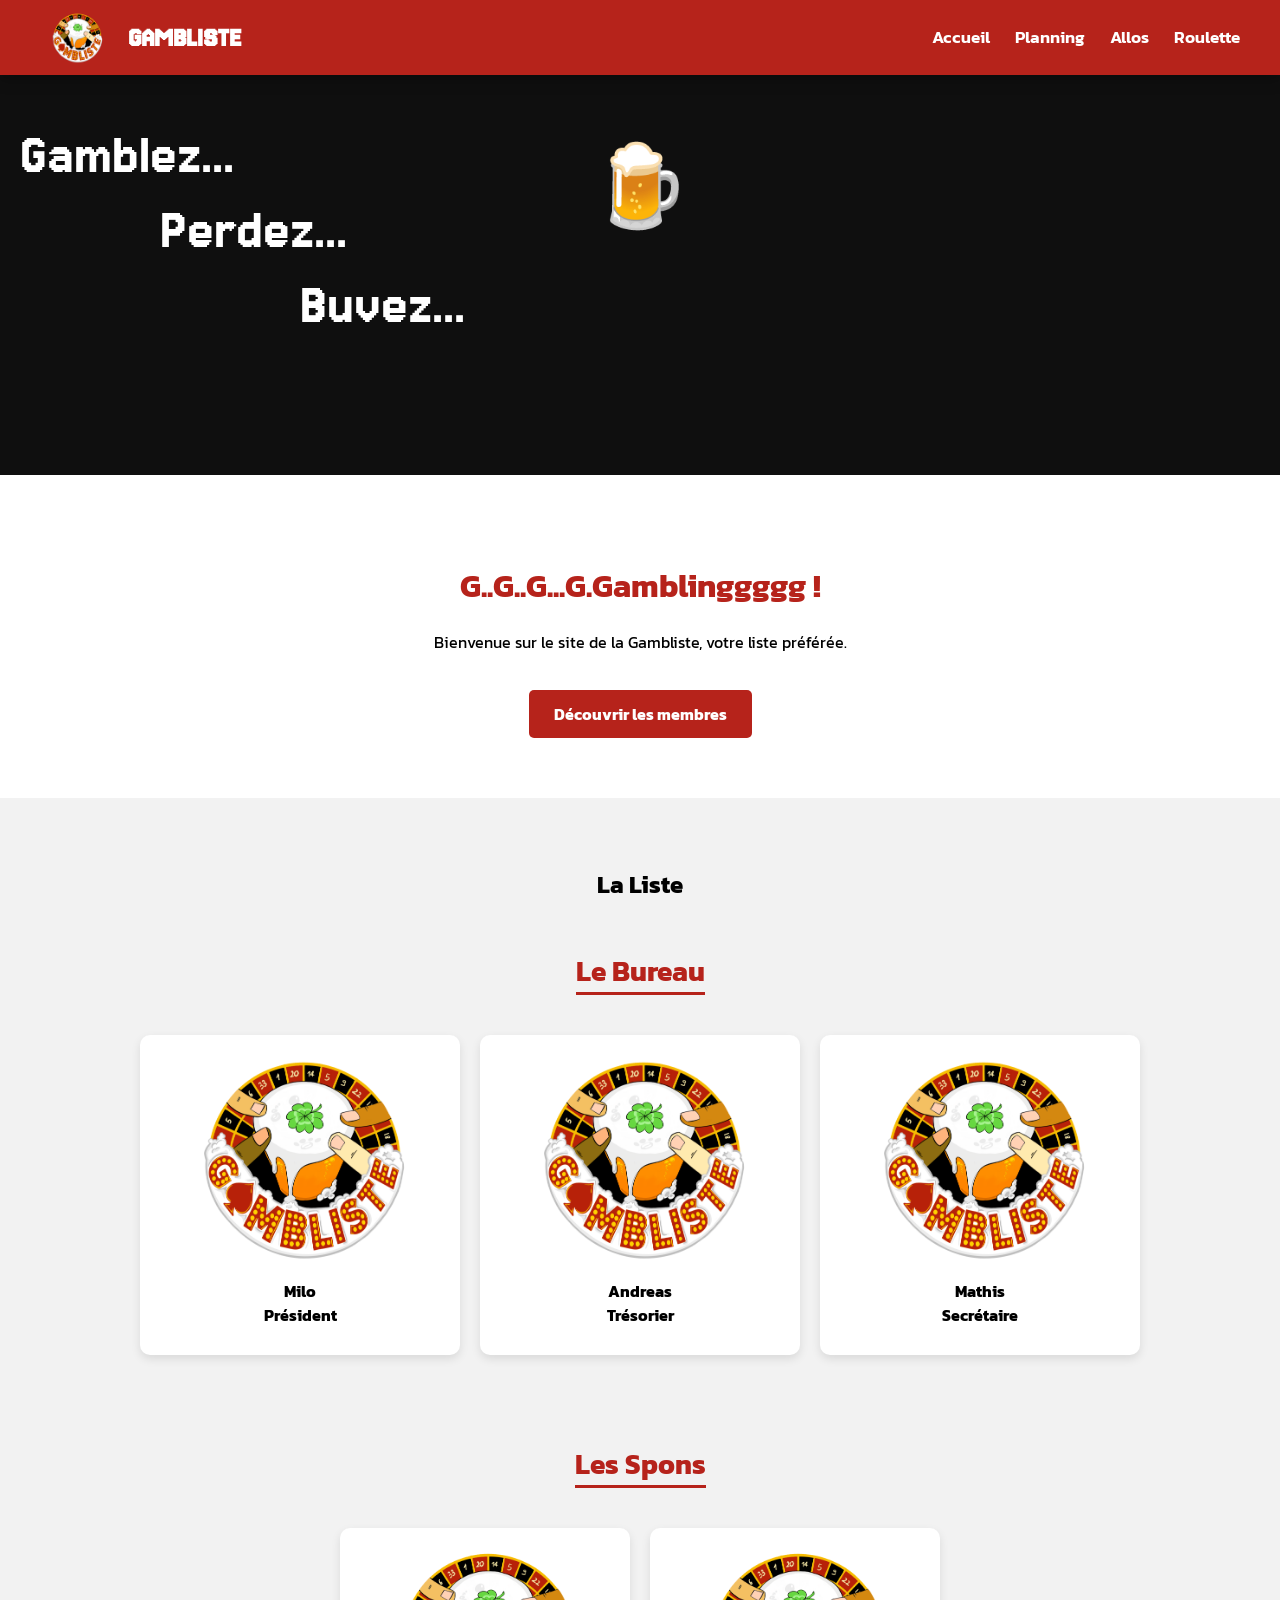
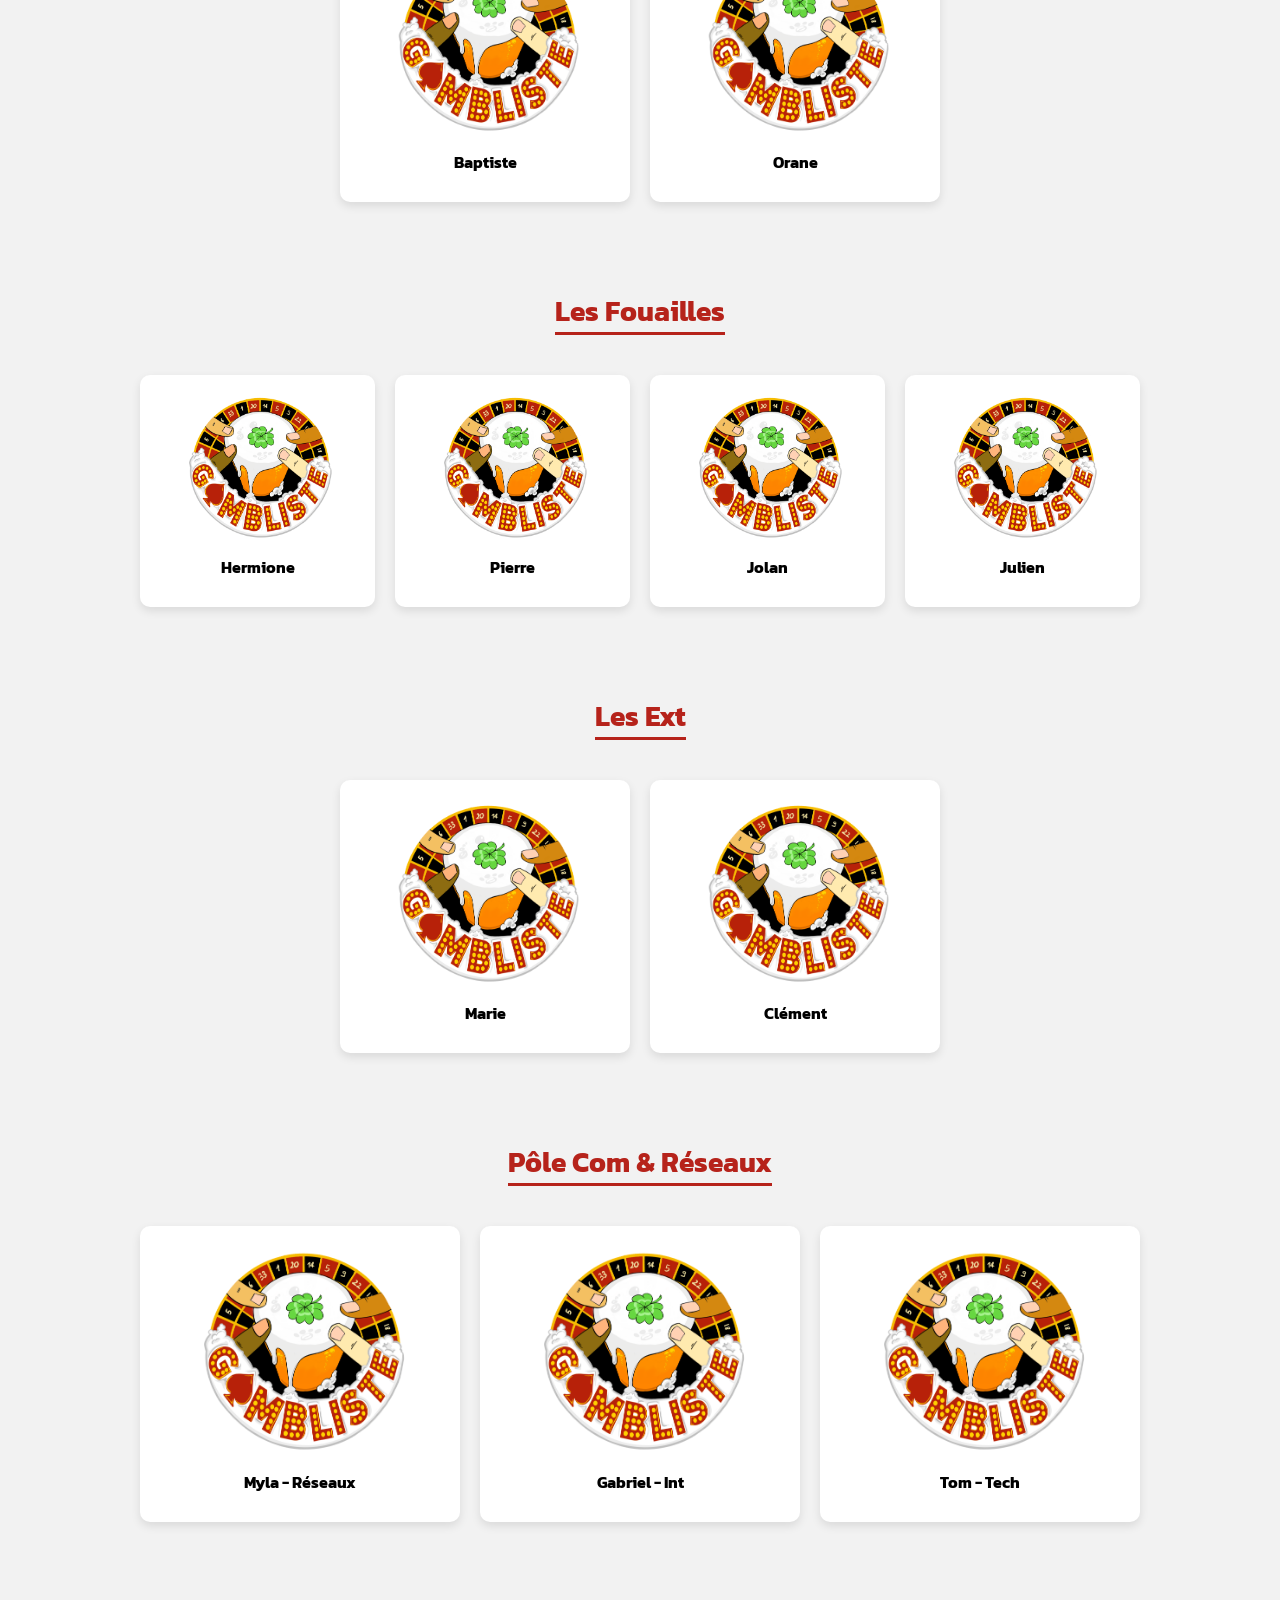
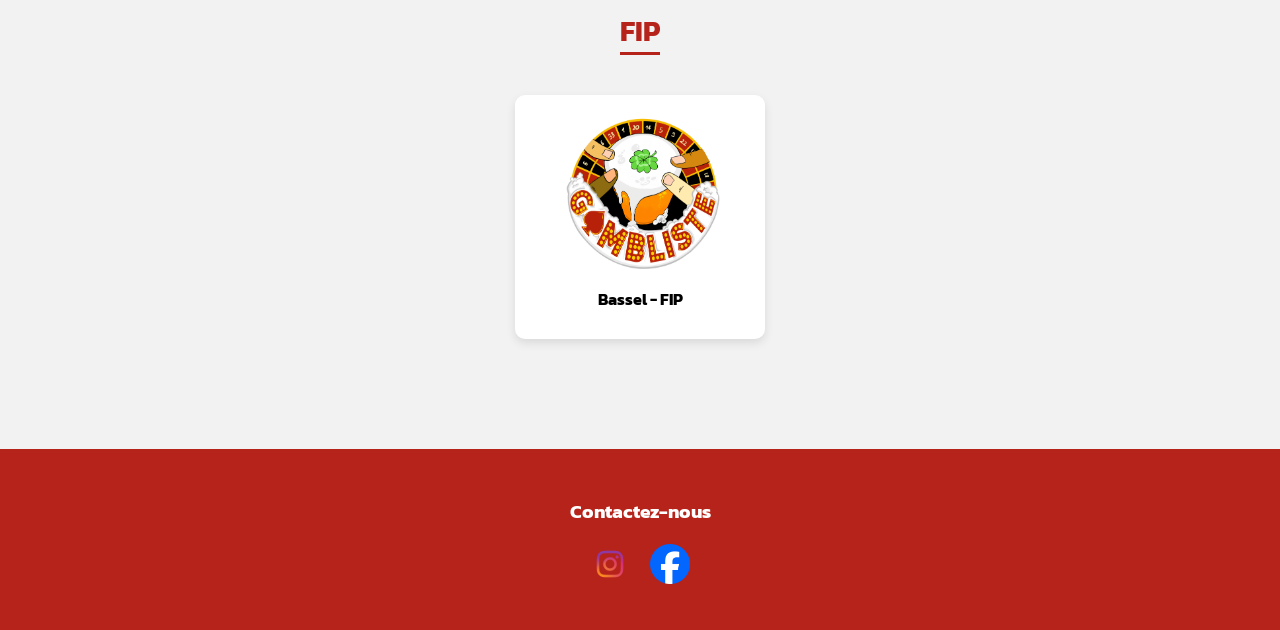
==== index.html @ 33741339 "Add files via upload" ====
<!DOCTYPE html>
<html lang="fr">
<head>
    <link rel="icon" type="image/png" href="images/logo.png">
    <meta charset="UTF-8">
    <meta name="viewport" content="width=device-width, initial-scale=1.0">
    <title>Gambliste - Accueil</title>
    
    <link rel="stylesheet" href="css/index.css">
    <link rel="stylesheet" href="https://cdnjs.cloudflare.com/ajax/libs/font-awesome/6.0.0/css/all.min.css">
    <link rel="icon" type="image/png" href="images/logo.png">
</head>

<body>

<header class="navbar">
    <div class="logo-conteneur">
        <img src="images/logo.png" alt="Logo Gambliste" class="logo-image">
        <h1 class="titre-principal">GAMBLISTE</h1>
    </div>
    <nav class="liens-navbar">
        <a href="index.html">Accueil</a>
        <a href="planning.html">Planning</a>
        <a href="allos.html">Allos</a>
        <a href="roulette.html">Roulette</a>
    </nav>
</header>

<main>
    <section class="zone-hero">
        <div class="bouton-biere" id="declencheurBiere" title="Clique pour servir !">🍺</div> 

        <div class="slogan-escalier">
            <span>Gamblez...</span>
            <span class="marche-2">Perdez...</span>
            <span class="marche-3">Buvez...</span>
        </div>
        <div class="liquide-biere" id="niveauBiere"></div>
    </section>

    <section class="texte-presentation">
        <h2 class="accent-rouge">G..G..G...G.Gamblinggggg !</h2>
        <p>Bienvenue sur le site de la Gambliste, votre liste préférée.</p>
        <a href="#membres-ancre" class="bouton-action">Découvrir les membres</a>
    </section>

    <section class="section-membres" id="membres-ancre">
        <h2 class="titre-section">La Liste</h2>

        <div class="sous-section">
            <h3 class="sous-titre-pole">Le Bureau</h3>
            <div class="grille-membres grille-3">
                <div class="carte-membre"><img src="images/logo.png" alt="Milo"><p><b>Milo</b><br>Président</p></div>
                <div class="carte-membre"><img src="images/logo.png" alt="Andreas"><p><b>Andreas</b><br>Trésorier</p></div>
                <div class="carte-membre"><img src="images/logo.png" alt="Mathis"><p><b>Mathis</b><br>Secrétaire</p></div>
            </div>
        </div>

        <div class="sous-section">
            <h3 class="sous-titre-pole">Les Spons</h3>
            <div class="grille-membres grille-2">
                <div class="carte-membre"><img src="images/logo.png" alt="Baptiste"><p>Baptiste</p></div>
                <div class="carte-membre"><img src="images/logo.png" alt="Orane"><p>Orane</p></div>
            </div>
        </div>

        <div class="sous-section">
            <h3 class="sous-titre-pole">Les Fouailles</h3>
            <div class="grille-membres grille-4">
                <div class="carte-membre"><img src="images/logo.png" alt="Hermione"><p>Hermione</p></div>
                <div class="carte-membre"><img src="images/logo.png" alt="Pierre"><p>Pierre</p></div>
                <div class="carte-membre"><img src="images/logo.png" alt="Jolan"><p>Jolan</p></div>
                <div class="carte-membre"><img src="images/logo.png" alt="Julien"><p>Julien</p></div>
            </div>
        </div>

        <div class="sous-section">
            <h3 class="sous-titre-pole">Les Ext</h3>
            <div class="grille-membres grille-2">
                <div class="carte-membre"><img src="images/logo.png" alt="Marie"><p>Marie</p></div>
                <div class="carte-membre"><img src="images/logo.png" alt="Clément"><p>Clément</p></div>
            </div>
        </div>

        <div class="sous-section">
            <h3 class="sous-titre-pole">Pôle Com & Réseaux</h3>
            <div class="grille-membres grille-3">
                <div class="carte-membre"><img src="images/logo.png" alt="Myla"><p>Myla - Réseaux</p></div>
                <div class="carte-membre"><img src="images/logo.png" alt="Gabriel"><p>Gabriel - Int</p></div>
                <div class="carte-membre"><img src="images/logo.png" alt="Tom"><p>Tom - Tech</p></div>
            </div>
        </div>

        <div class="sous-section">
            <h3 class="sous-titre-pole">FIP</h3>
            <div class="grille-membres grille-1">
                <div class="carte-membre"><img src="images/logo.png" alt="Bassel"><p>Bassel - FIP</p></div>
            </div>
        </div>
    </section>
</main>

<footer class="pied-de-page">
    <h3>Contactez-nous</h3>
    <div class="conteneur-sociaux">
        <a href="https://www.instagram.com/la_gambliste" target="_blank" aria-label="Instagram">
            <img src="images/logo_insta.png" alt="Instagram" class="icone-sociale">
        </a>
        <a href="https://www.facebook.com/groups/1248265633213505/user/61583542214371/" target="_blank" aria-label="Facebook">
            <img src="images/logo_facebook.png" alt="Facebook" class="icone-sociale">
        </a>
    </div>
</footer>

<script>
    document.addEventListener('DOMContentLoaded', function() {
        const declencheur = document.getElementById('declencheurBiere');
        const remplissage = document.getElementById('niveauBiere');

        if (declencheur && remplissage) {
            declencheur.addEventListener('click', function() {
                if (!remplissage.classList.contains('en-train-de-remplir')) {
                    remplissage.classList.add('en-train-de-remplir');
                    declencheur.classList.add('versage-en-cours');
                    setTimeout(() => { 
                        declencheur.style.opacity = '0';
                        setTimeout(() => { declencheur.style.display = 'none'; }, 500);
                    }, 3000); 
                }
            });
        }
    });
</script>
<script src="js/global.js"></script>

</body>
</html>
---- css/index.css ----
@import url('https://fonts.googleapis.com/css2?family=Jersey+15&display=swap');
@import url('https://fonts.googleapis.com/css2?family=Kanit:wght@400;600&display=swap');
/* --- BASES --- */
body {
    margin: 0;
    font-family: 'Kanit', sans-serif;
    background: #ffffff;
    color: #000;
    scroll-behavior: smooth; 
    padding-top: 75px; 
    overflow-x: hidden;
    width: 100%;
}

/* --- NAVBAR --- */
.navbar {
    position: fixed;
    top: 0;
    left: 0;
    width: 100%;
    height: 75px;
    background-color: #b6231b;
    display: flex;
    justify-content: space-between;
    align-items: center;
    padding: 0 40px;
    z-index: 2000;
    box-sizing: border-box;
    box-shadow: 0 2px 15px rgba(0,0,0,0.4);
}

.logo-conteneur {
    display: flex;
    align-items: center;
    gap: 15px;
}

.logo-image {
    height: 55px; 
    width: auto;
    border-radius: 50%;
}

.titre-principal {
    font-family: 'Jersey 15', cursive;
    font-size: 30px;
    color: white;
    margin: 0;
    text-transform: uppercase;
}

.liens-navbar {
    display: flex;
    gap: 25px;
}

.liens-navbar a {
    color: white;
    text-decoration: none;
    font-weight: 600;
    font-size: 17px;
    transition: 0.3s;
    border-bottom: 2px solid transparent;
}

.liens-navbar a:hover {
    color: #ffd700; 
    border-bottom: 2px solid #ffd700;
}

/* --- ZONE HERO (BIERE) --- */
.zone-hero {
    background: #0f0f0f;
    height: 400px;
    position: relative; 
    overflow: hidden; 
    display: flex;
}

.slogan-escalier {
    color: white;
    font-size: 60px;
    font-family: 'Jersey 15';
    z-index: 2;
    padding: 50px 20px;
}

.marche-2 { padding-left: 140px !important; display: block; margin-top: 15px; }
.marche-3 { padding-left: 280px !important; display: block; margin-top: 15px; }

.bouton-biere {
    position: absolute;
    top: 50px;
    left: 50%;
    transform: translateX(-50%);
    font-size: 80px;
    cursor: pointer;
    z-index: 10;
    transition: all 3s ease-in-out;
}

.bouton-biere.versage-en-cours {
    transform: translateX(-50%) rotate(180deg); 
    opacity: 0;
}

.liquide-biere {
    position: absolute;
    bottom: 0;
    left: 0;
    width: 100%;
    height: 0; 
    background: repeating-linear-gradient(45deg, #FFD700, #FFA500 5px, #FFC400 5px, #FFA500 10px);
    transition: height 30s ease-out; 
    z-index: 1;
}

.liquide-biere.en-train-de-remplir {
    height: 100%; 
}

/* --- GRILLE MEMBRES --- */
.texte-presentation {
    text-align: center;
    padding: 60px 20px;
}

.accent-rouge {
    font-size: 32px;
    color: #b6231b;
    font-weight: bold;
    display: block;
    margin-bottom: 20px;
}

.bouton-action {
    display: inline-block;
    background: #b6231b;
    color: white;
    padding: 12px 25px;
    text-decoration: none;
    border-radius: 5px;
    font-weight: bold;
    margin-top: 20px;
}

.section-membres {
    background: #f2f2f2;
    padding: 50px 20px;
    text-align: center;
}

.sous-titre-pole {
    font-size: 28px;
    color: #b6231b;
    border-bottom: 3px solid #b6231b;
    display: inline-block;
    margin-bottom: 40px;
}

.grille-membres {
    display: grid;
    gap: 20px;
    max-width: 1000px;
    margin: 0 auto 60px;
    justify-items: center;
}

.grille-4 { grid-template-columns: repeat(4, 1fr); }
.grille-3 { grid-template-columns: repeat(3, 1fr); }
.grille-2 { grid-template-columns: repeat(2, 1fr); max-width: 600px; }
.grille-1 { grid-template-columns: 1fr; max-width: 250px; }

.carte-membre {
    background: white;
    padding: 12px;
    border-radius: 10px;
    box-shadow: 0 4px 10px rgba(0,0,0,0.1);
    width: 100%;
    box-sizing: border-box;
    transition: transform 0.3s;
}

.carte-membre:hover { transform: translateY(-5px); }

.carte-membre img {
    width: 100%;
    border-radius: 5px;
    display: block;
}

.carte-membre p { font-weight: bold; margin-top: 10px; }

/* --- FOOTER --- */
.pied-de-page {
    background: #b6231b;
    color: white;
    text-align: center;
    padding: 30px;
}

.conteneur-sociaux {
    display: flex;
    justify-content: center;
    gap: 20px;
    margin-bottom: 10px;
}

.icone-sociale { 
    width: 40px; /* Réduit pour être plus propre */
    height: 40px; 
    object-fit: contain; 
    transition: transform 0.2s;
}

.icone-sociale:hover { transform: scale(1.2); }

/* --- ANIMATIONS GLOBALES (JETONS & CURSEUR) --- */
.jeton-poker-global { 
    position: fixed; 
    z-index: 9995; 
    pointer-events: none; 
    border-radius: 50%;
    object-fit: cover;
    box-shadow: 0 2px 5px rgba(0,0,0,0.3);
    will-change: transform; 
}

@keyframes animationChuteGlobale {
    0% { transform: translateY(0) rotate(0deg); opacity: 0.9; }
    100% { transform: translateY(110vh) rotate(720deg); opacity: 0; }
}

.carte-souris-globale { 
    position: fixed; 
    pointer-events: none; 
    z-index: 9998; 
    font-size: 24px;
    color: #b6231b; 
    text-shadow: 1px 1px 2px rgba(0,0,0,0.2);
    will-change: transform, opacity;
    animation: flottementCarteGlobal 0.8s ease-out forwards;
}

@keyframes flottementCarteGlobal {
    0% { transform: translate(-50%, -50%) rotate(0deg); opacity: 1; }
    100% { transform: translate(var(--depX), var(--depY)) rotate(var(--rotFin)); opacity: 0; }
}

/* --- RESPONSIVE --- */
@media (max-width: 850px) {
    .grille-4, .grille-3 { grid-template-columns: repeat(2, 1fr); }
    .navbar { padding: 0 20px; }
}

@media (max-width: 600px) {
    .navbar {
        height: auto;
        flex-direction: column;
        padding: 10px;
    }
    .liens-navbar {
        gap: 15px;
        margin-top: 10px;
    }
    .liens-navbar a { font-size: 14px; }
    body { padding-top: 110px; } 

    .slogan-escalier { font-size: 35px; }
    .marche-2 { padding-left: 50px !important; }
    .marche-3 { padding-left: 100px !important; }
    
    .grille-membres { 
        grid-template-columns: 1fr !important; 
        max-width: 90%; 
    }
    .icone-sociale { width: 50px; height: 50px; }
}
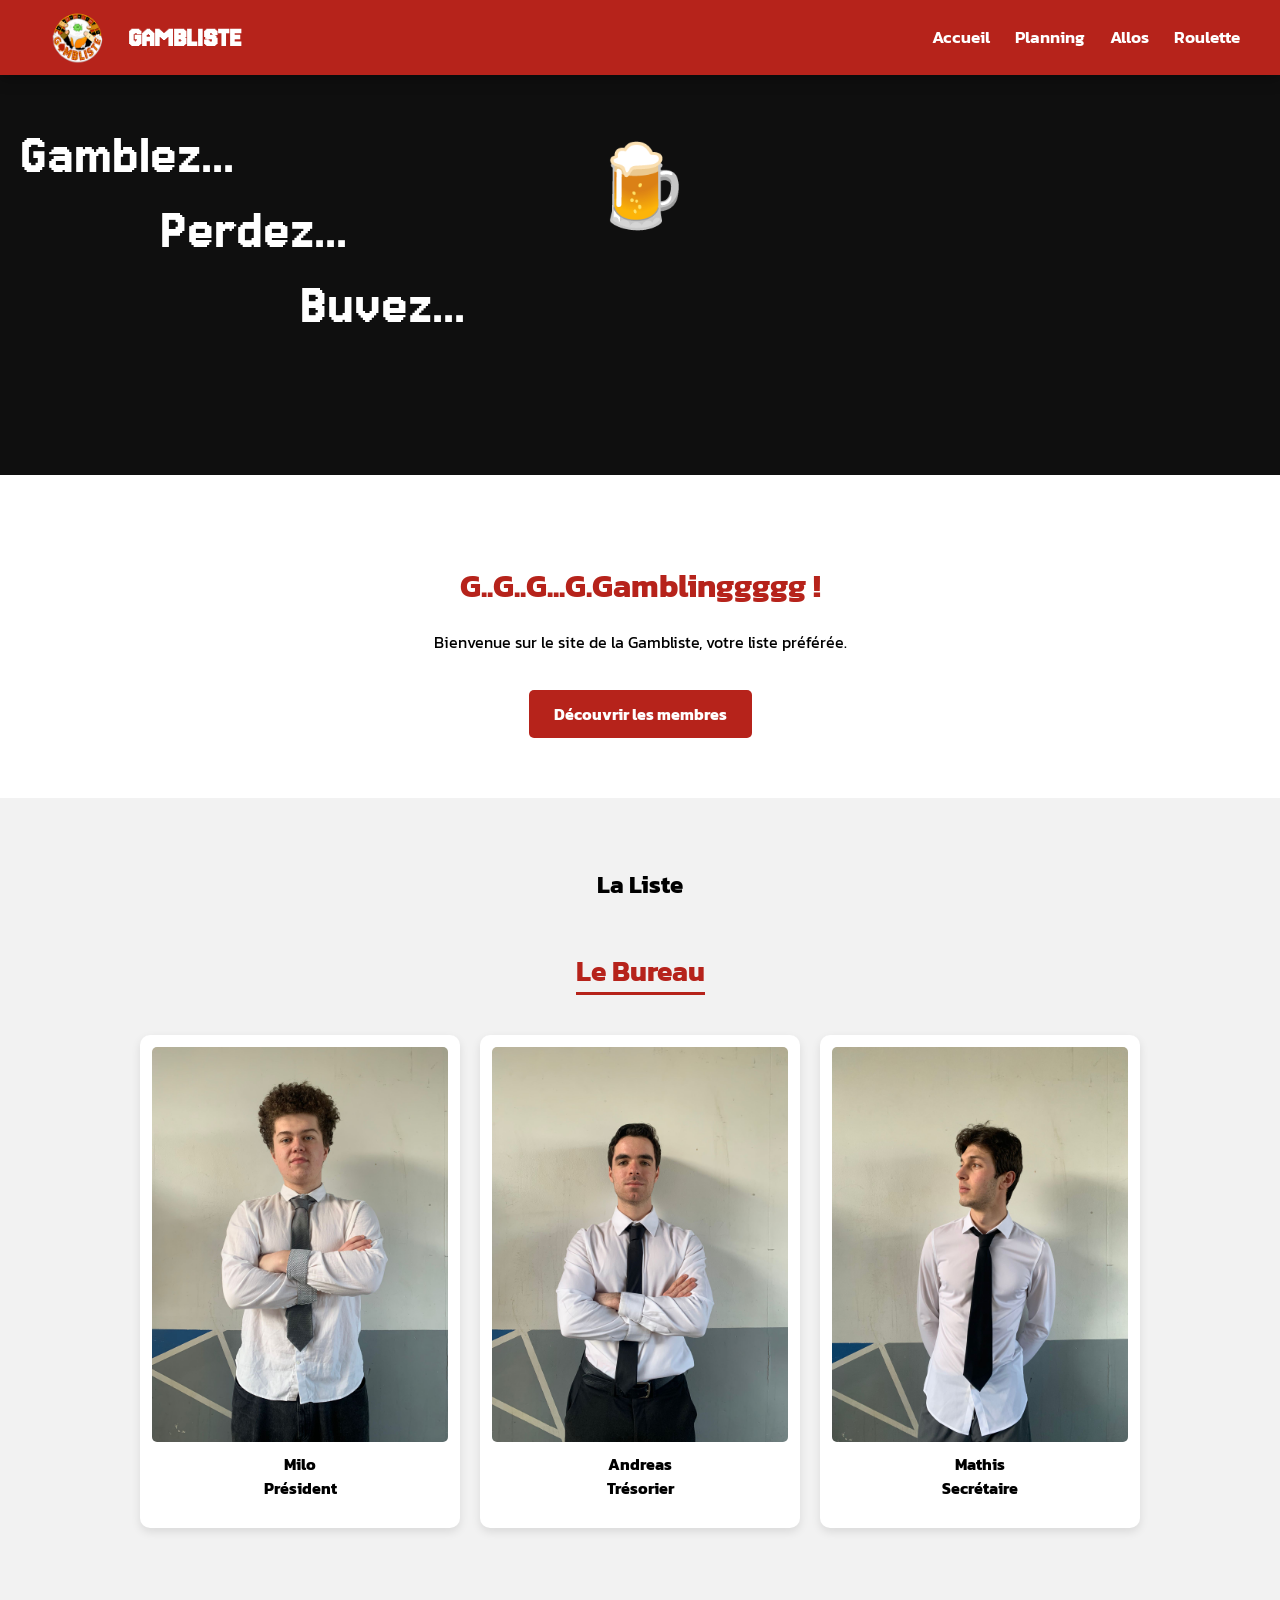
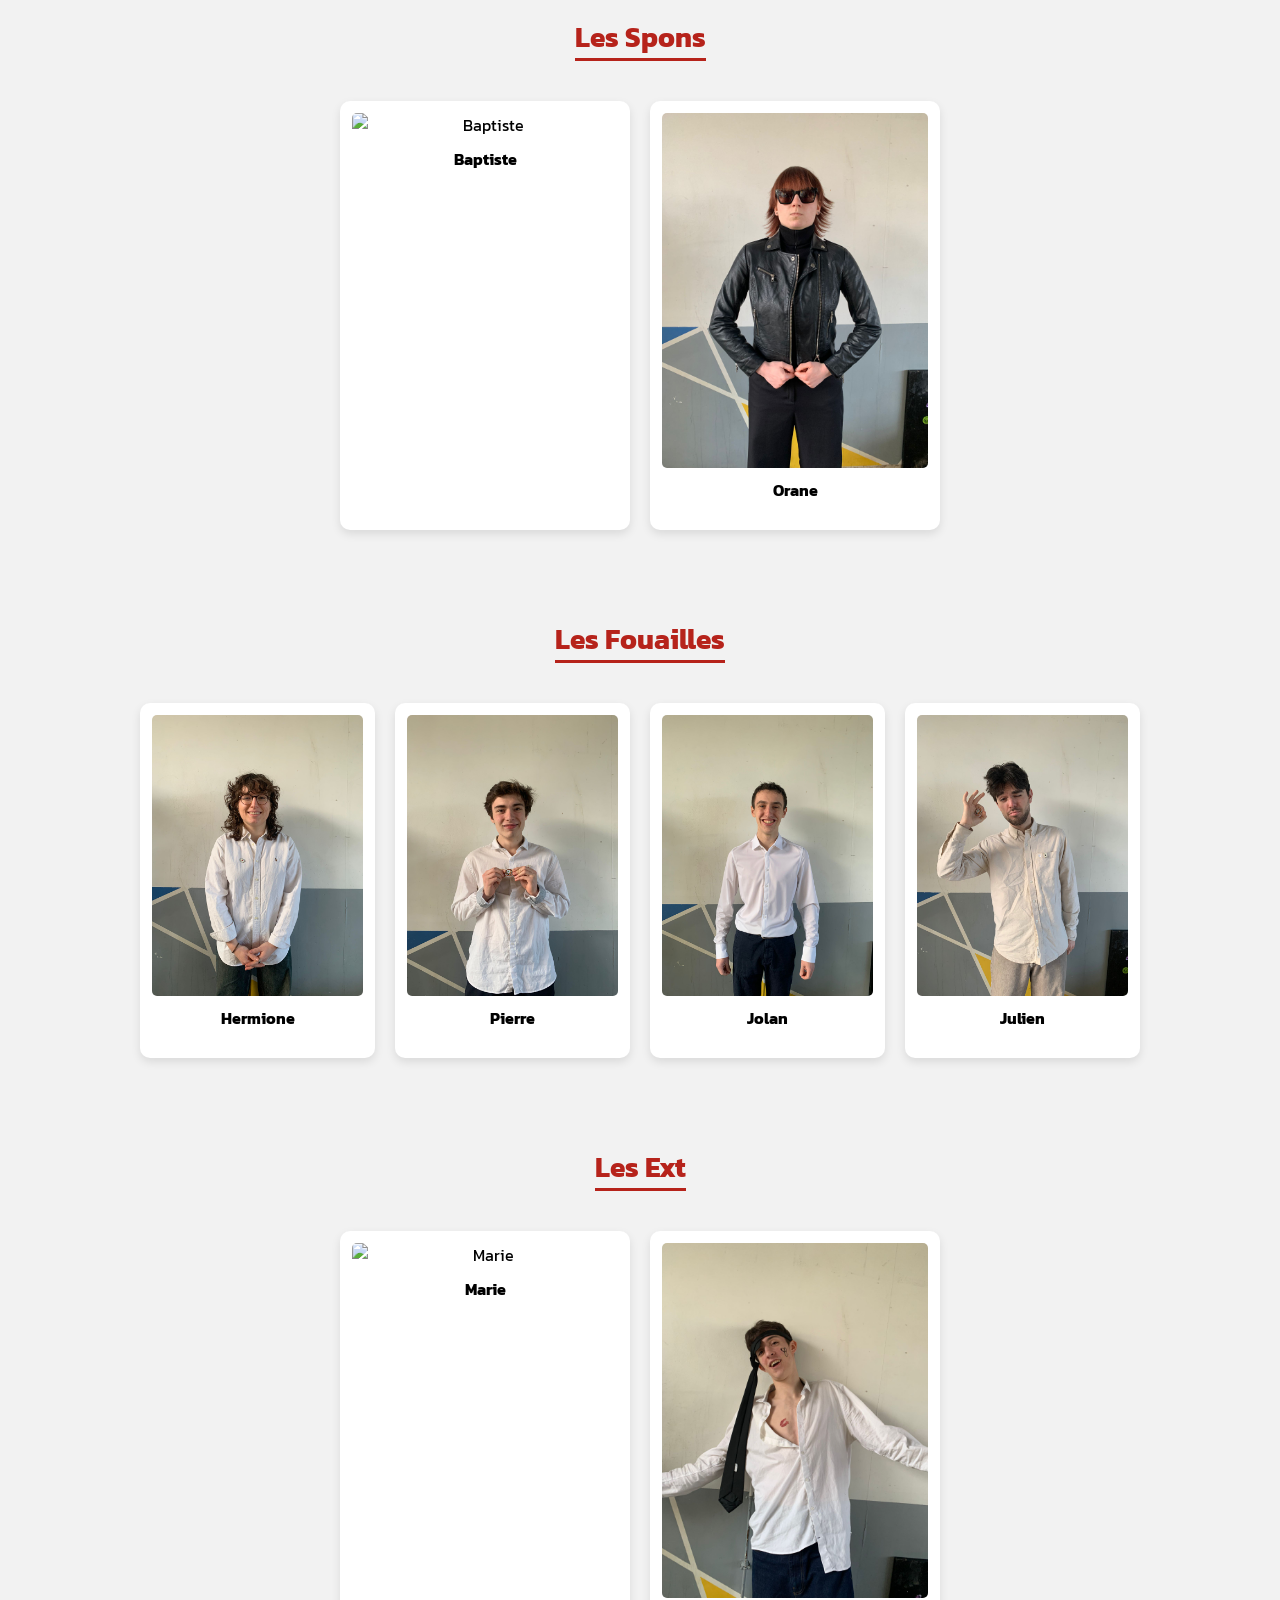
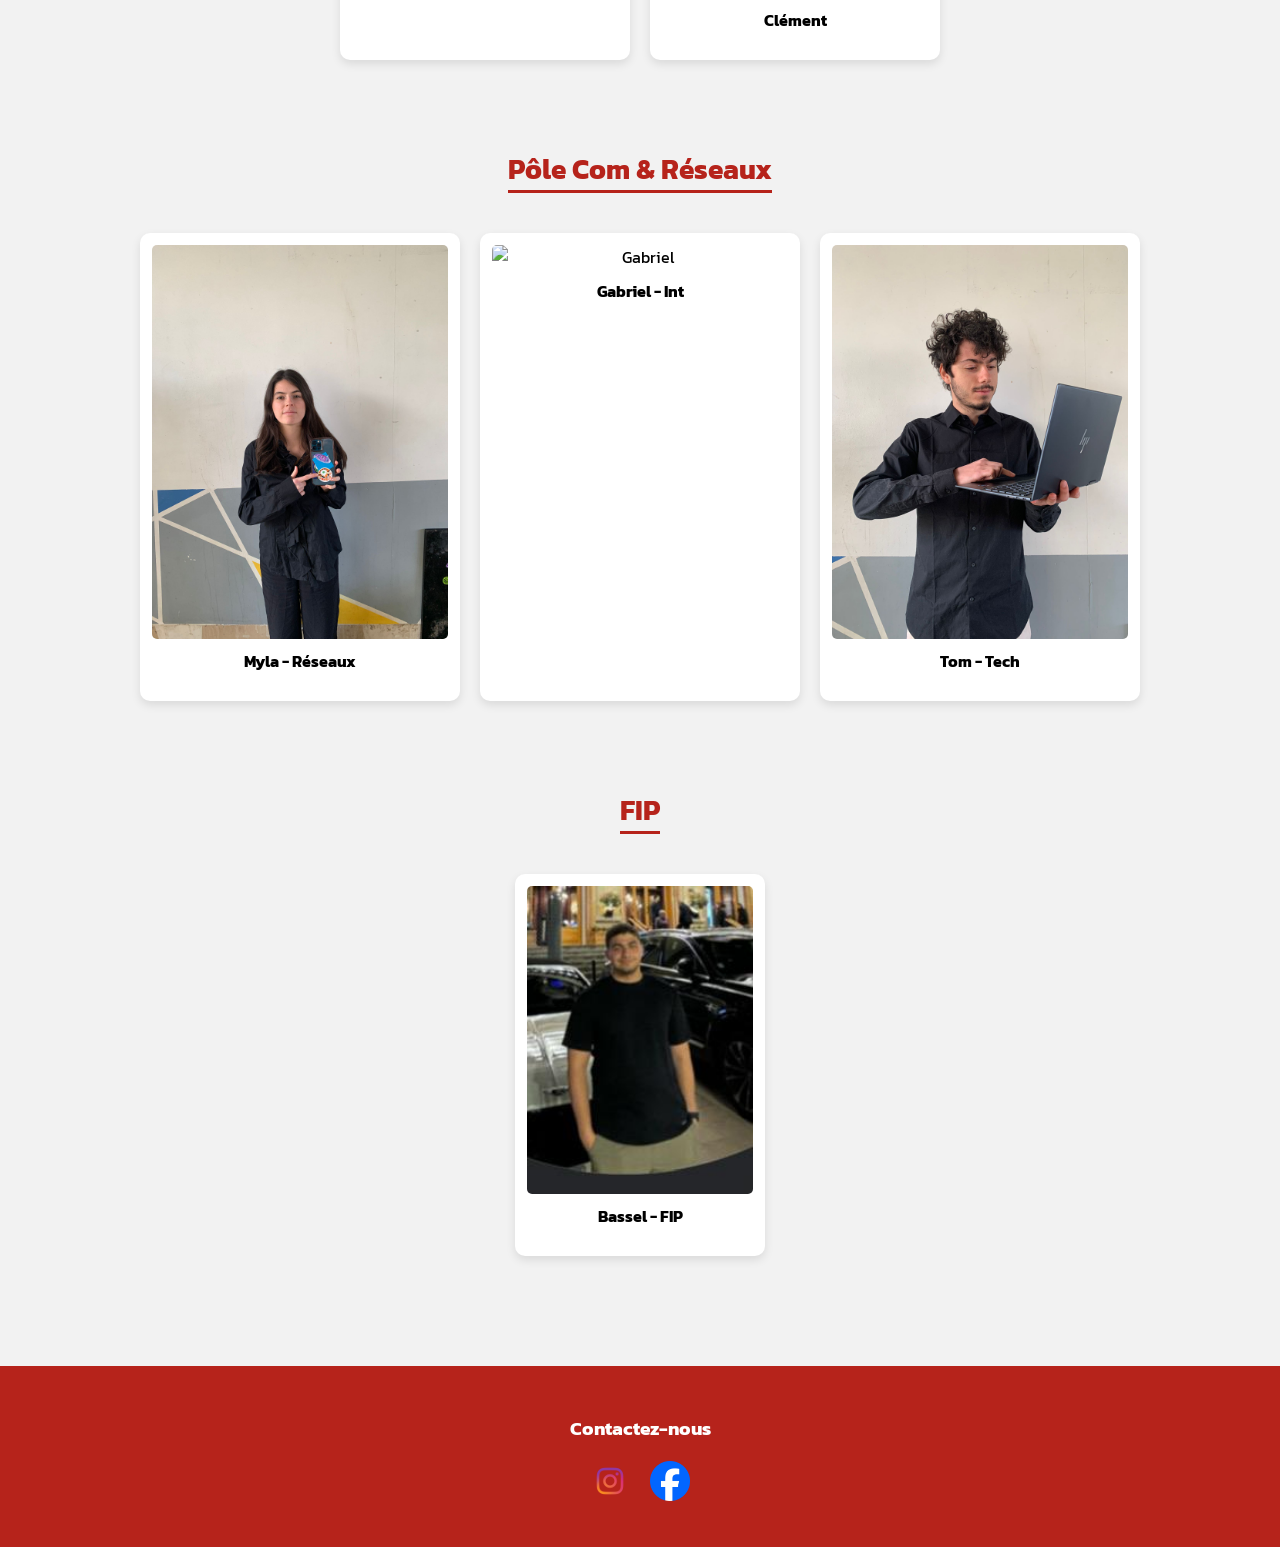
==== commit c10d082c: "Update index.html" ====
--- a/index.html
+++ b/index.html
@@ -50,51 +50,51 @@
         <div class="sous-section">
             <h3 class="sous-titre-pole">Le Bureau</h3>
             <div class="grille-membres grille-3">
-                <div class="carte-membre"><img src="images/logo.png" alt="Milo"><p><b>Milo</b><br>Président</p></div>
-                <div class="carte-membre"><img src="images/logo.png" alt="Andreas"><p><b>Andreas</b><br>Trésorier</p></div>
-                <div class="carte-membre"><img src="images/logo.png" alt="Mathis"><p><b>Mathis</b><br>Secrétaire</p></div>
+                <div class="carte-membre"><img src="images/milo.jpg" alt="Milo"><p><b>Milo</b><br>Président</p></div>
+                <div class="carte-membre"><img src="images/andreas.jpg" alt="Andreas"><p><b>Andreas</b><br>Trésorier</p></div>
+                <div class="carte-membre"><img src="images/mathis.jpg" alt="Mathis"><p><b>Mathis</b><br>Secrétaire</p></div>
             </div>
         </div>
 
         <div class="sous-section">
             <h3 class="sous-titre-pole">Les Spons</h3>
             <div class="grille-membres grille-2">
-                <div class="carte-membre"><img src="images/logo.png" alt="Baptiste"><p>Baptiste</p></div>
-                <div class="carte-membre"><img src="images/logo.png" alt="Orane"><p>Orane</p></div>
+                <div class="carte-membre"><img src="images/baptiste.jpg" alt="Baptiste"><p>Baptiste</p></div>
+                <div class="carte-membre"><img src="images/orane.jpg" alt="Orane"><p>Orane</p></div>
             </div>
         </div>
 
         <div class="sous-section">
             <h3 class="sous-titre-pole">Les Fouailles</h3>
             <div class="grille-membres grille-4">
-                <div class="carte-membre"><img src="images/logo.png" alt="Hermione"><p>Hermione</p></div>
-                <div class="carte-membre"><img src="images/logo.png" alt="Pierre"><p>Pierre</p></div>
-                <div class="carte-membre"><img src="images/logo.png" alt="Jolan"><p>Jolan</p></div>
-                <div class="carte-membre"><img src="images/logo.png" alt="Julien"><p>Julien</p></div>
+                <div class="carte-membre"><img src="images/hermione.jpg" alt="Hermione"><p>Hermione</p></div>
+                <div class="carte-membre"><img src="images/pierre.jpg" alt="Pierre"><p>Pierre</p></div>
+                <div class="carte-membre"><img src="images/jolan.jpg" alt="Jolan"><p>Jolan</p></div>
+                <div class="carte-membre"><img src="images/julien.jpg" alt="Julien"><p>Julien</p></div>
             </div>
         </div>
 
         <div class="sous-section">
             <h3 class="sous-titre-pole">Les Ext</h3>
             <div class="grille-membres grille-2">
-                <div class="carte-membre"><img src="images/logo.png" alt="Marie"><p>Marie</p></div>
-                <div class="carte-membre"><img src="images/logo.png" alt="Clément"><p>Clément</p></div>
+                <div class="carte-membre"><img src="images/marie.jpg" alt="Marie"><p>Marie</p></div>
+                <div class="carte-membre"><img src="images/clement.jpg" alt="Clément"><p>Clément</p></div>
             </div>
         </div>
 
         <div class="sous-section">
             <h3 class="sous-titre-pole">Pôle Com & Réseaux</h3>
             <div class="grille-membres grille-3">
-                <div class="carte-membre"><img src="images/logo.png" alt="Myla"><p>Myla - Réseaux</p></div>
-                <div class="carte-membre"><img src="images/logo.png" alt="Gabriel"><p>Gabriel - Int</p></div>
-                <div class="carte-membre"><img src="images/logo.png" alt="Tom"><p>Tom - Tech</p></div>
+                <div class="carte-membre"><img src="images/myla.jpg" alt="Myla"><p>Myla - Réseaux</p></div>
+                <div class="carte-membre"><img src="images/gabriel.jpg" alt="Gabriel"><p>Gabriel - Int</p></div>
+                <div class="carte-membre"><img src="images/tom.jpg" alt="Tom"><p>Tom - Tech</p></div>
             </div>
         </div>
 
         <div class="sous-section">
             <h3 class="sous-titre-pole">FIP</h3>
             <div class="grille-membres grille-1">
-                <div class="carte-membre"><img src="images/logo.png" alt="Bassel"><p>Bassel - FIP</p></div>
+                <div class="carte-membre"><img src="images/bassel.jpg" alt="Bassel"><p>Bassel - FIP</p></div>
             </div>
         </div>
     </section>
@@ -134,4 +134,5 @@
 <script src="js/global.js"></script>
 
 </body>
-</html>+
+</html>
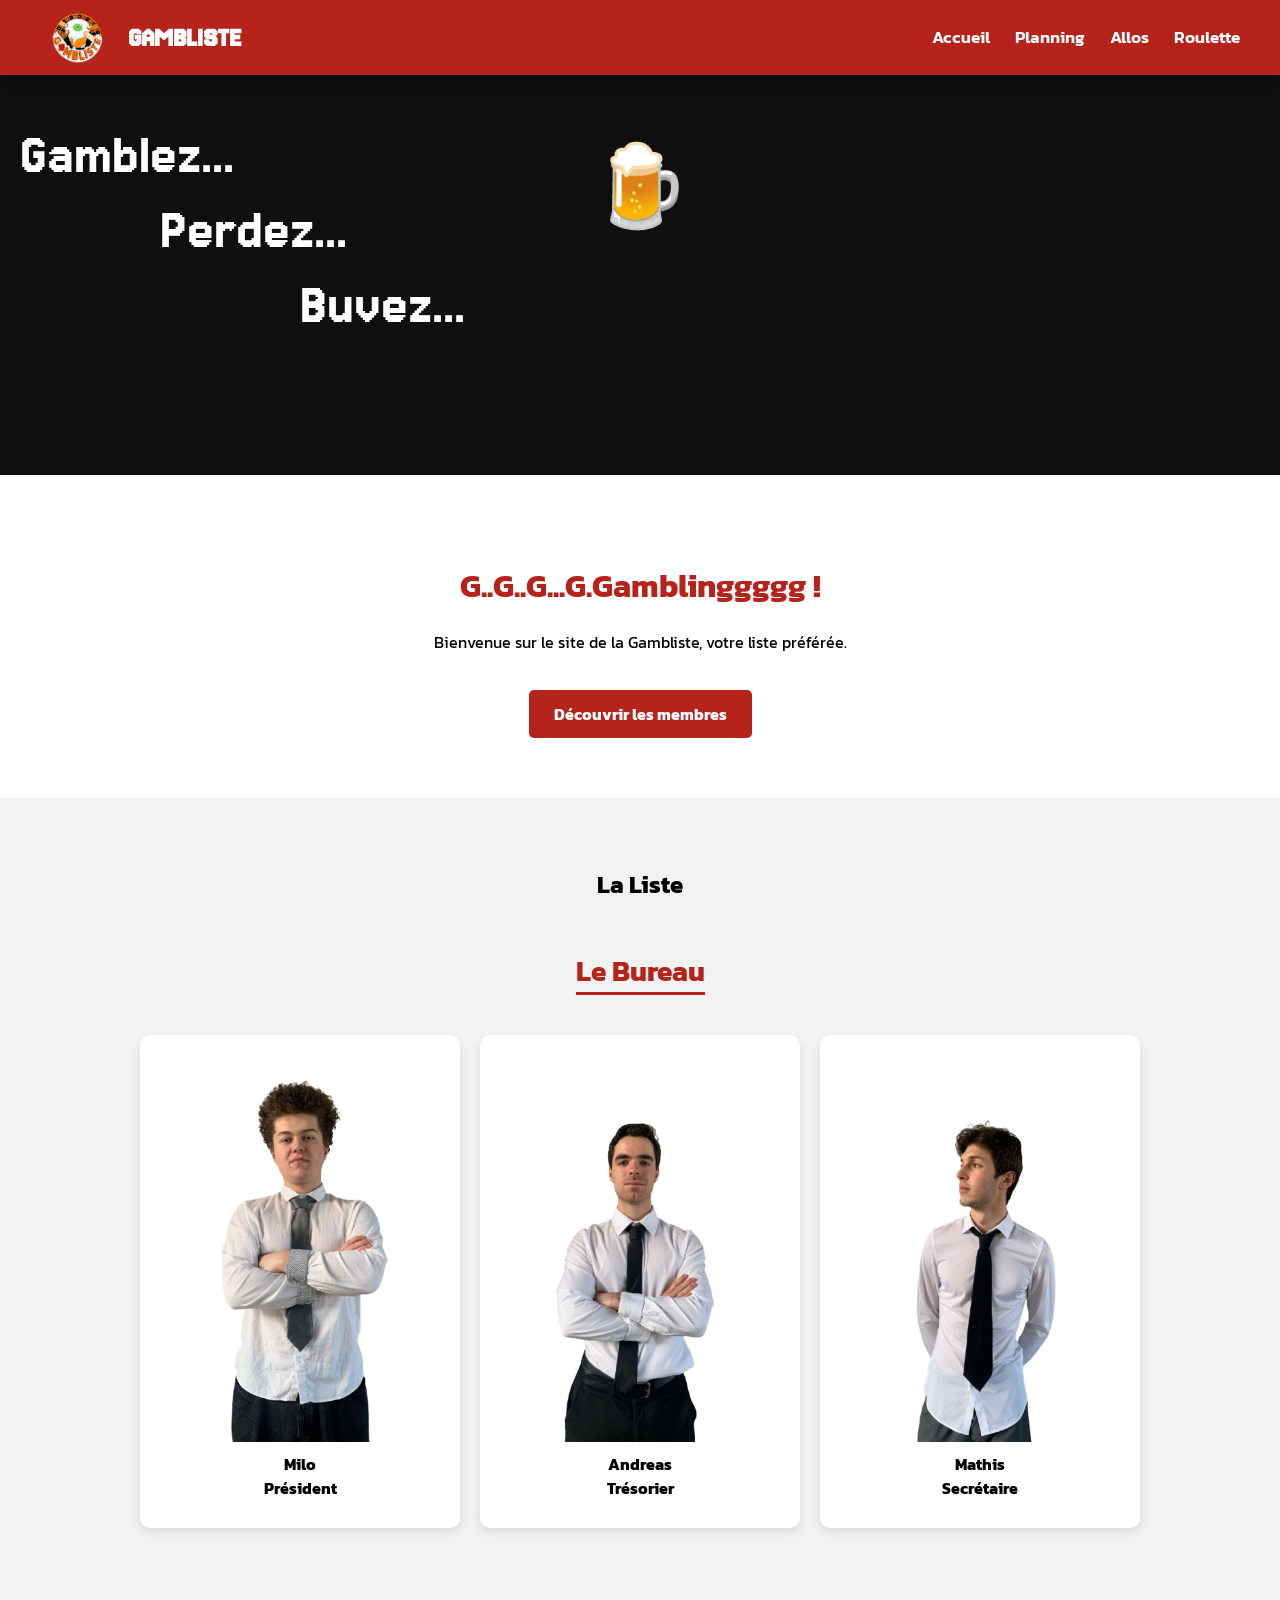
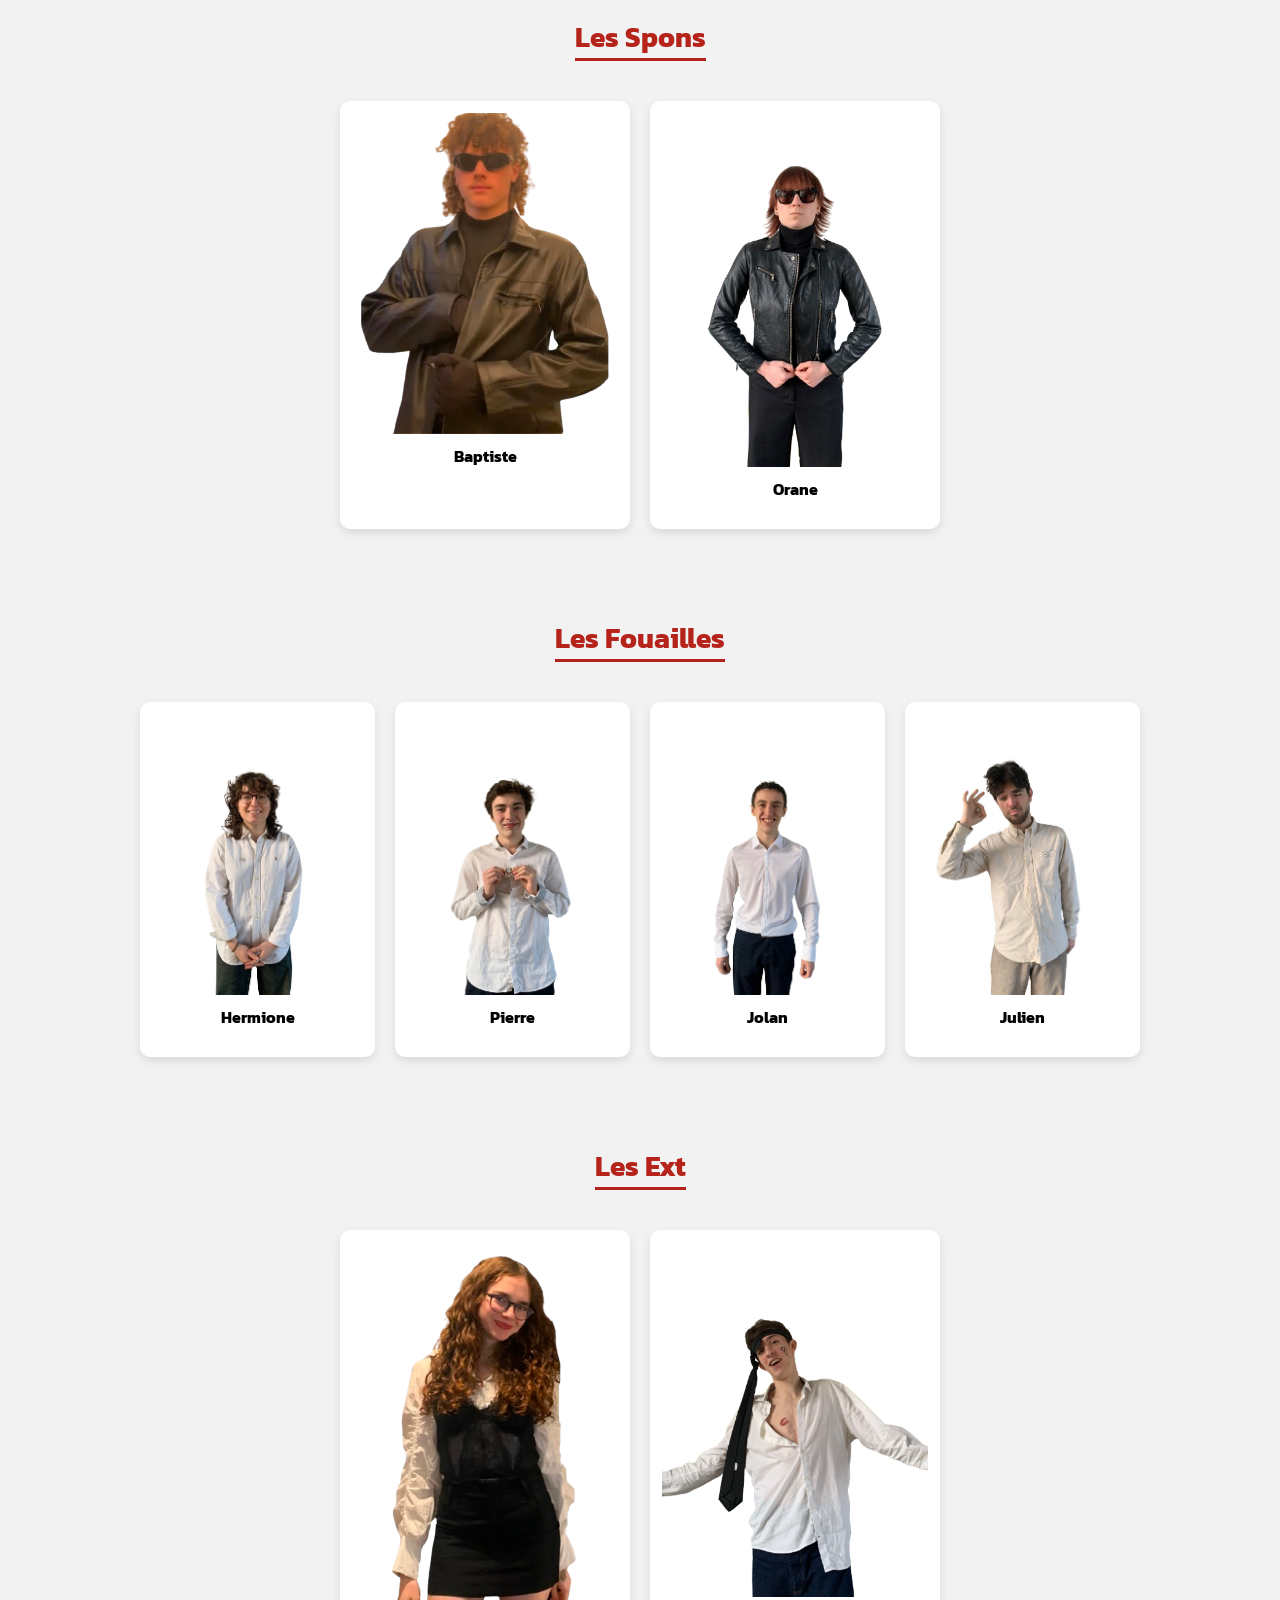
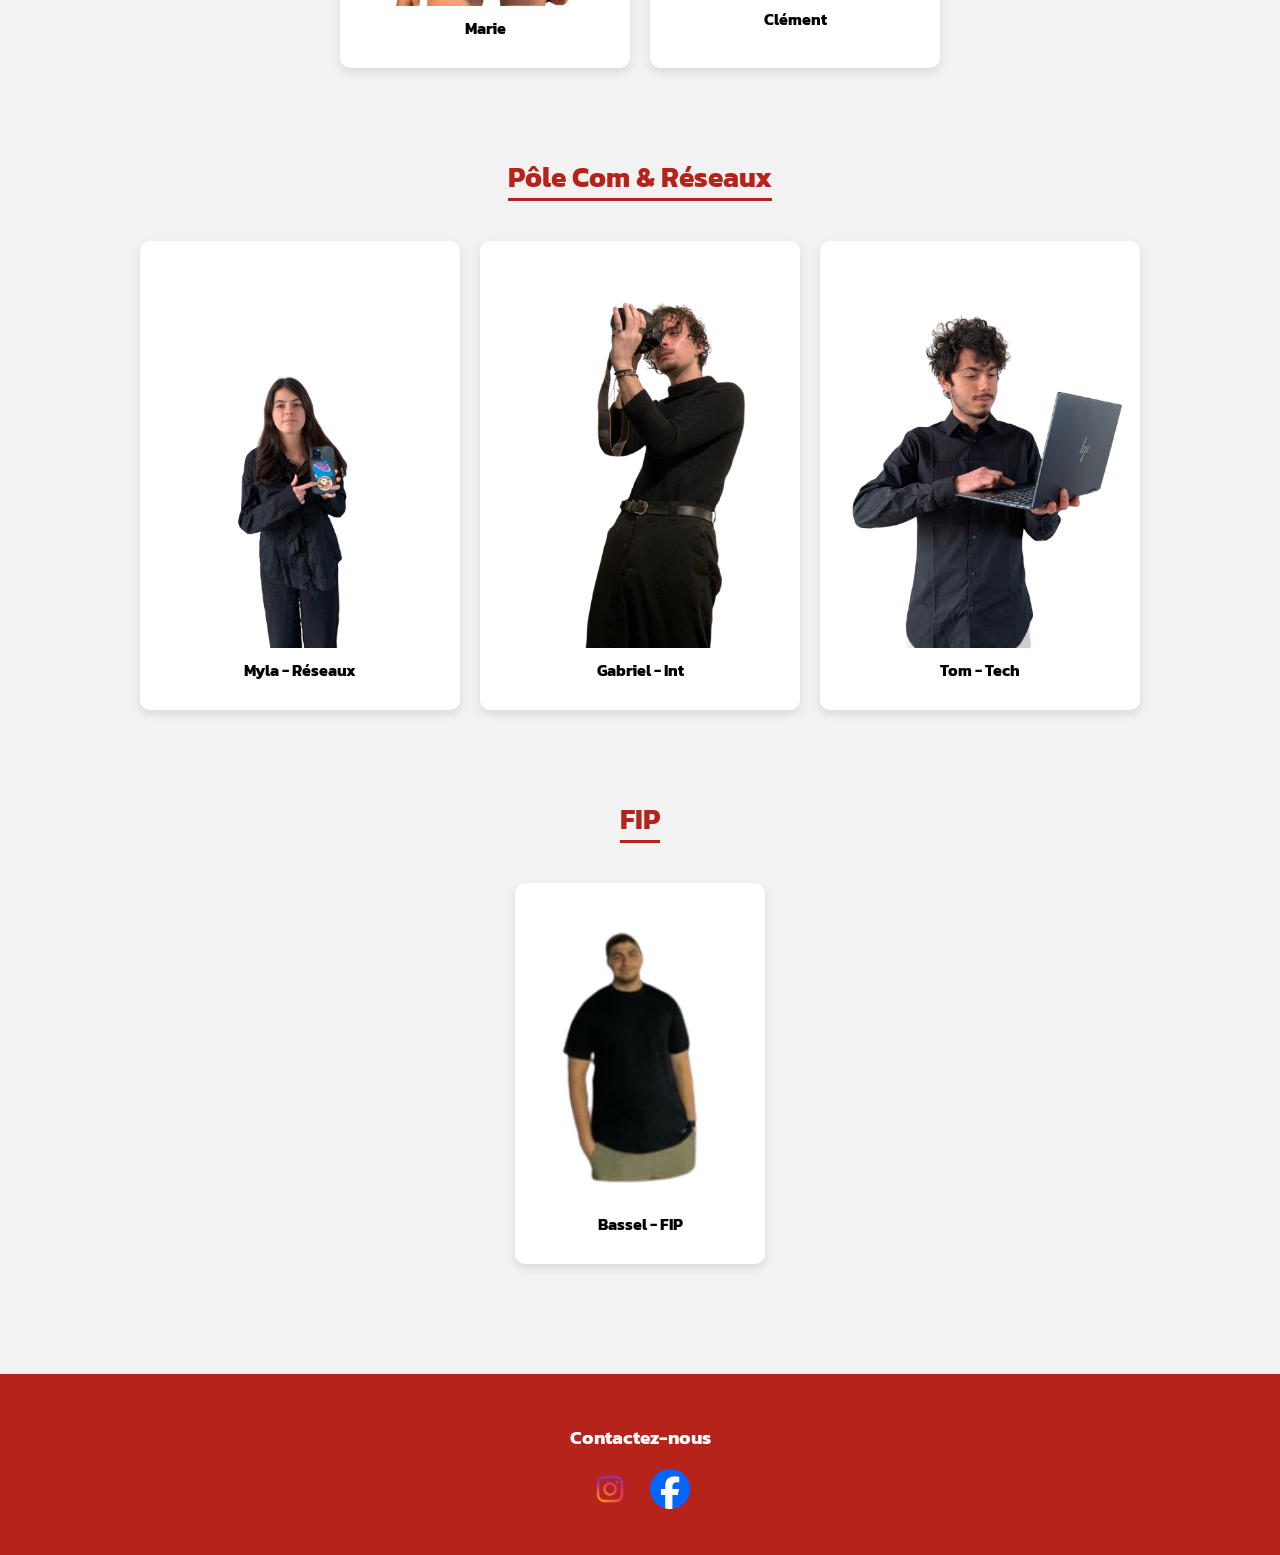
==== commit 770c3246: "Update index.html" ====
--- a/index.html
+++ b/index.html
@@ -50,51 +50,51 @@
         <div class="sous-section">
             <h3 class="sous-titre-pole">Le Bureau</h3>
             <div class="grille-membres grille-3">
-                <div class="carte-membre"><img src="images/milo.jpg" alt="Milo"><p><b>Milo</b><br>Président</p></div>
-                <div class="carte-membre"><img src="images/andreas.jpg" alt="Andreas"><p><b>Andreas</b><br>Trésorier</p></div>
-                <div class="carte-membre"><img src="images/mathis.jpg" alt="Mathis"><p><b>Mathis</b><br>Secrétaire</p></div>
+                <div class="carte-membre"><img src="images/milo.png" alt="Milo"><p><b>Milo</b><br>Président</p></div>
+                <div class="carte-membre"><img src="images/andreas.png" alt="Andreas"><p><b>Andreas</b><br>Trésorier</p></div>
+                <div class="carte-membre"><img src="images/mathis.png" alt="Mathis"><p><b>Mathis</b><br>Secrétaire</p></div>
             </div>
         </div>
 
         <div class="sous-section">
             <h3 class="sous-titre-pole">Les Spons</h3>
             <div class="grille-membres grille-2">
-                <div class="carte-membre"><img src="images/baptiste.jpg" alt="Baptiste"><p>Baptiste</p></div>
-                <div class="carte-membre"><img src="images/orane.jpg" alt="Orane"><p>Orane</p></div>
+                <div class="carte-membre"><img src="images/baptiste.png" alt="Baptiste"><p>Baptiste</p></div>
+                <div class="carte-membre"><img src="images/orane.png" alt="Orane"><p>Orane</p></div>
             </div>
         </div>
 
         <div class="sous-section">
             <h3 class="sous-titre-pole">Les Fouailles</h3>
             <div class="grille-membres grille-4">
-                <div class="carte-membre"><img src="images/hermione.jpg" alt="Hermione"><p>Hermione</p></div>
-                <div class="carte-membre"><img src="images/pierre.jpg" alt="Pierre"><p>Pierre</p></div>
-                <div class="carte-membre"><img src="images/jolan.jpg" alt="Jolan"><p>Jolan</p></div>
-                <div class="carte-membre"><img src="images/julien.jpg" alt="Julien"><p>Julien</p></div>
+                <div class="carte-membre"><img src="images/hermione.png" alt="Hermione"><p>Hermione</p></div>
+                <div class="carte-membre"><img src="images/pierre.png" alt="Pierre"><p>Pierre</p></div>
+                <div class="carte-membre"><img src="images/jolan.png" alt="Jolan"><p>Jolan</p></div>
+                <div class="carte-membre"><img src="images/julien.png" alt="Julien"><p>Julien</p></div>
             </div>
         </div>
 
         <div class="sous-section">
             <h3 class="sous-titre-pole">Les Ext</h3>
             <div class="grille-membres grille-2">
-                <div class="carte-membre"><img src="images/marie.jpg" alt="Marie"><p>Marie</p></div>
-                <div class="carte-membre"><img src="images/clement.jpg" alt="Clément"><p>Clément</p></div>
+                <div class="carte-membre"><img src="images/marie.png" alt="Marie"><p>Marie</p></div>
+                <div class="carte-membre"><img src="images/clement.png" alt="Clément"><p>Clément</p></div>
             </div>
         </div>
 
         <div class="sous-section">
             <h3 class="sous-titre-pole">Pôle Com & Réseaux</h3>
             <div class="grille-membres grille-3">
-                <div class="carte-membre"><img src="images/myla.jpg" alt="Myla"><p>Myla - Réseaux</p></div>
-                <div class="carte-membre"><img src="images/gabriel.jpg" alt="Gabriel"><p>Gabriel - Int</p></div>
-                <div class="carte-membre"><img src="images/tom.jpg" alt="Tom"><p>Tom - Tech</p></div>
+                <div class="carte-membre"><img src="images/myla.png" alt="Myla"><p>Myla - Réseaux</p></div>
+                <div class="carte-membre"><img src="images/gabriel.png" alt="Gabriel"><p>Gabriel - Int</p></div>
+                <div class="carte-membre"><img src="images/tom.png" alt="Tom"><p>Tom - Tech</p></div>
             </div>
         </div>
 
         <div class="sous-section">
             <h3 class="sous-titre-pole">FIP</h3>
             <div class="grille-membres grille-1">
-                <div class="carte-membre"><img src="images/bassel.jpg" alt="Bassel"><p>Bassel - FIP</p></div>
+                <div class="carte-membre"><img src="images/bassel.png" alt="Bassel"><p>Bassel - FIP</p></div>
             </div>
         </div>
     </section>
@@ -136,3 +136,4 @@
 </body>
 
 </html>
+
